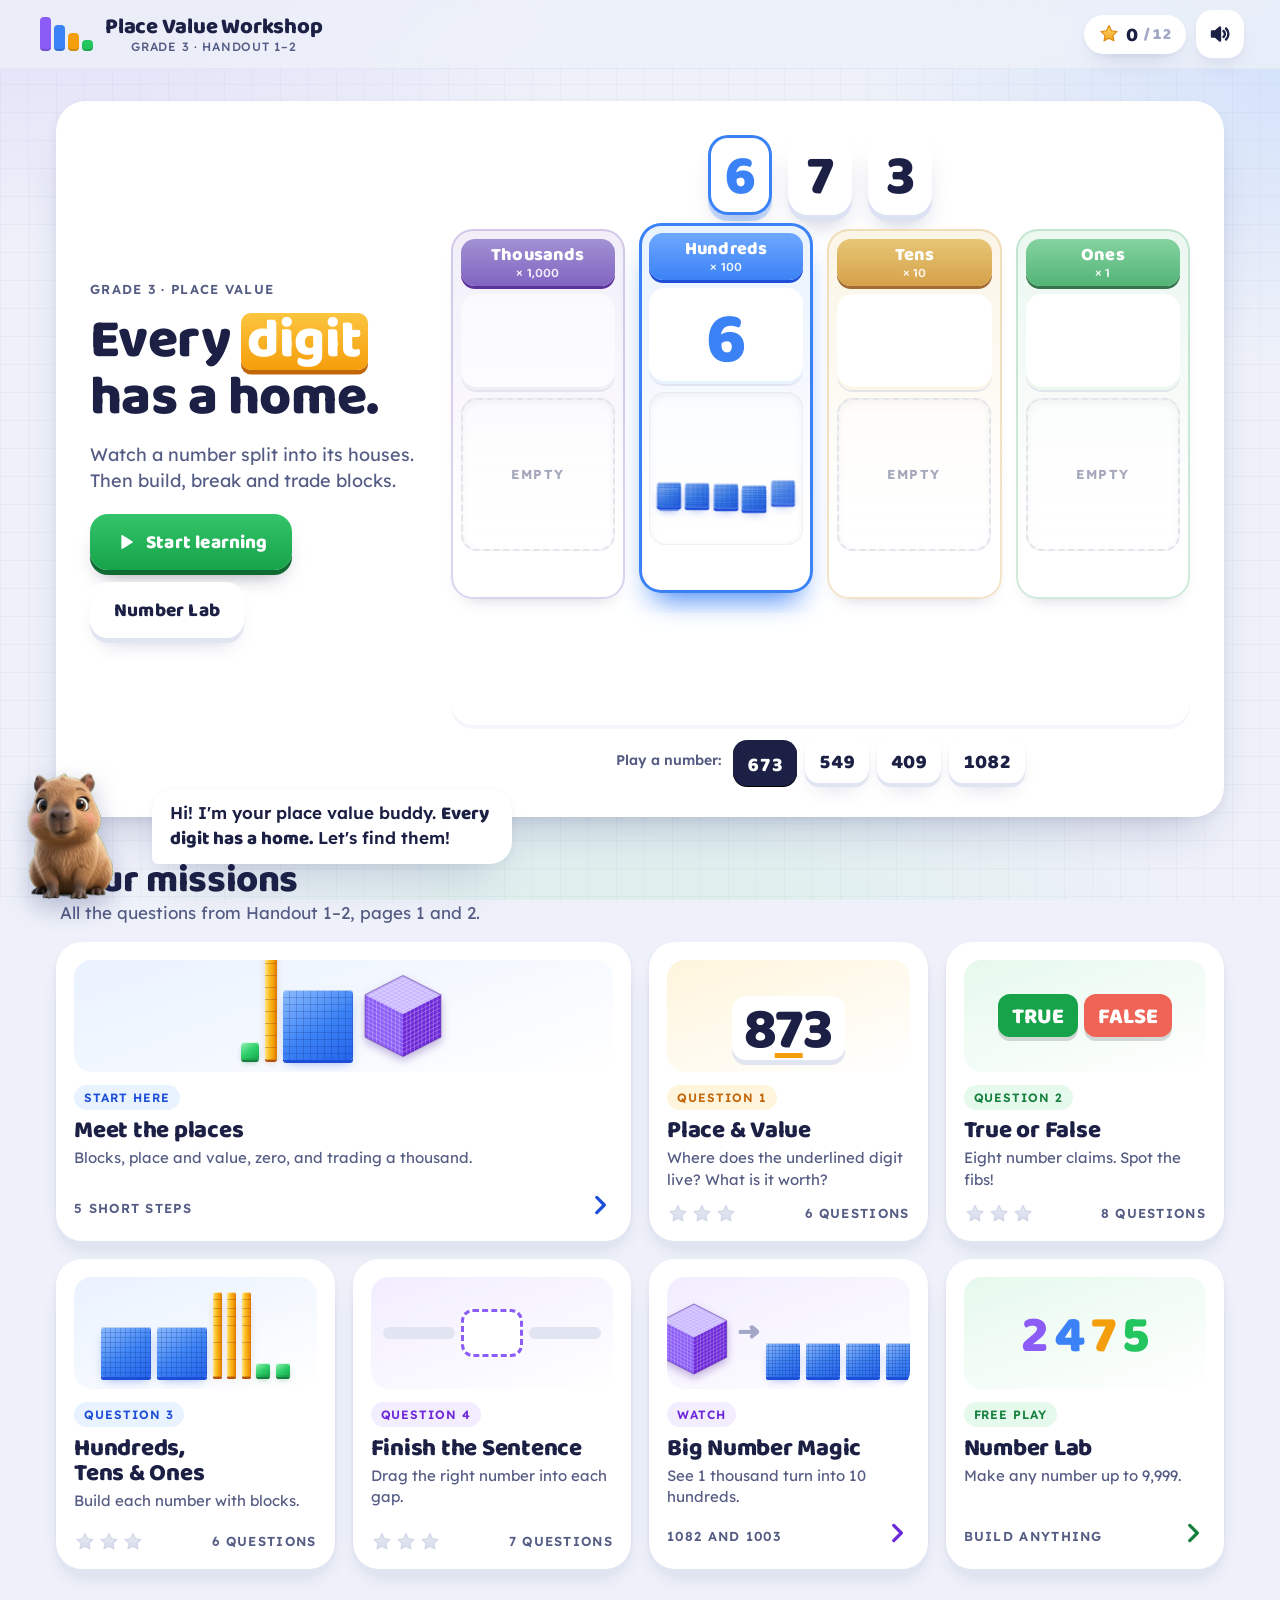
==== place-value/index.html @ ba1fce48 "Add Place Value Workshop (Grade 3 place value app) Self-contained app at place-value/index.html cove" ====
<!doctype html>
<html lang="en">
<head>
<meta charset="utf-8">
<meta name="viewport" content="width=device-width, initial-scale=1, viewport-fit=cover">
<title>Place Value Workshop</title>
<link rel="preconnect" href="https://fonts.googleapis.com">
<link rel="preconnect" href="https://fonts.gstatic.com" crossorigin>
<link rel="stylesheet" href="https://fonts.googleapis.com/css2?family=Baloo+2:wght@500;600;700;800&family=Lexend:wght@400;500;600;700&display=swap">
<style>
/* Layout: slim top bar over one stage of sliding scenes. The four-column Place Value Machine
   (Thousands | Hundreds | Tens | Ones) is the recurring centrepiece; the guide lives in a dock at bottom-left.
   Graph-paper ground = base-ten squares. Single, deliberate light world. */
:root{
  --th:#8b5cf6; --th-2:#a78bfa; --th-d:#6d28d9; --th-l:#f2edff; --th-a:rgba(139,92,246,.28);
  --h:#3b82f6;  --h-2:#6ea8ff;  --h-d:#1d4ed8;  --h-l:#e9f2ff;  --h-a:rgba(59,130,246,.28);
  --t:#f59e0b;  --t-2:#fcc540;  --t-d:#c2660a;  --t-l:#fff5dc;  --t-a:rgba(245,158,11,.30);
  --o:#22c55e;  --o-2:#5fe08c;  --o-d:#15803d;  --o-l:#e6f9ed;  --o-a:rgba(34,197,94,.28);
  --ink:#1b2044; --ink-2:#565d85; --ink-3:#a2a8c6;
  --paper:#eef1f9; --card:#ffffff; --line:#e1e5f2; --shelf:#f4f6fc; --grid:rgba(59,72,140,.045);
  --good:#16a34a; --good-l:#dcfce7; --oops:#ef6457; --oops-d:#c2410c; --oops-l:#ffebe8;
  --font-display:"Baloo 2","Trebuchet MS","Avenir Next",system-ui,sans-serif;
  --font-body:"Lexend","Segoe UI","Avenir Next",system-ui,sans-serif;
  --spring:cubic-bezier(.34,1.56,.64,1);
  --ease:cubic-bezier(.22,1,.36,1);
  --shadow:0 26px 50px -24px rgba(36,46,110,.30),0 3px 10px rgba(36,46,110,.06);
  --shadow-sm:0 12px 24px -14px rgba(36,46,110,.32),0 2px 4px rgba(36,46,110,.05);
  --gut:clamp(16px,3vw,36px);
  color-scheme:light;
}
.pl-th{--c:var(--th);--c2:var(--th-2);--cd:var(--th-d);--cl:var(--th-l);--ca:var(--th-a)}
.pl-h {--c:var(--h); --c2:var(--h-2); --cd:var(--h-d); --cl:var(--h-l); --ca:var(--h-a)}
.pl-t {--c:var(--t); --c2:var(--t-2); --cd:var(--t-d); --cl:var(--t-l); --ca:var(--t-a)}
.pl-o {--c:var(--o); --c2:var(--o-2); --cd:var(--o-d); --cl:var(--o-l); --ca:var(--o-a)}

*,*::before,*::after{box-sizing:border-box}
[hidden]{display:none!important}
html,body{margin:0;min-height:100%}
body{
  font-family:var(--font-body);color:var(--ink);font-size:17px;line-height:1.45;
  background:
    radial-gradient(900px 520px at 6% -8%,rgba(167,139,250,.22),transparent 62%),
    radial-gradient(800px 520px at 104% 6%,rgba(110,168,255,.22),transparent 60%),
    radial-gradient(900px 600px at 50% 112%,rgba(95,224,140,.16),transparent 62%),
    linear-gradient(var(--grid) 1px,transparent 1px) 0 0/28px 28px,
    linear-gradient(90deg,var(--grid) 1px,transparent 1px) 0 0/28px 28px,
    var(--paper);
  background-attachment:fixed;
  -webkit-tap-highlight-color:transparent;
  overflow-x:hidden;
}
button{font:inherit;color:inherit}
h1,h2,h3{font-family:var(--font-display);line-height:1.05;margin:0;text-wrap:balance;letter-spacing:-.01em}
p{margin:0}
:focus-visible{outline:3px solid var(--h);outline-offset:3px;border-radius:12px}

/* ---------- top bar ---------- */
.topbar{
  position:sticky;top:env(safe-area-inset-top,0px);z-index:40;
  display:flex;align-items:center;gap:12px;justify-content:space-between;
  padding:10px var(--gut);
  background:rgba(238,241,249,.78);backdrop-filter:blur(14px);-webkit-backdrop-filter:blur(14px);
  border-bottom:1px solid rgba(225,229,242,.8);
}
.brand{display:flex;align-items:center;gap:12px;background:none;border:0;padding:4px;cursor:pointer}
.brand-mark{display:grid;grid-template-columns:repeat(4,11px);align-items:end;gap:3px;height:34px}
.brand-mark i{display:block;border-radius:4px;box-shadow:inset 0 -2px 0 rgba(0,0,0,.15)}
.brand-mark i:nth-child(1){height:34px;background:var(--th)}
.brand-mark i:nth-child(2){height:26px;background:var(--h)}
.brand-mark i:nth-child(3){height:18px;background:var(--t)}
.brand-mark i:nth-child(4){height:11px;background:var(--o)}
.brand-name{font-family:var(--font-display);font-weight:800;font-size:22px;letter-spacing:-.01em;line-height:1}
.brand-name small{display:block;font-family:var(--font-body);font-weight:500;font-size:12px;color:var(--ink-2);letter-spacing:.06em;text-transform:uppercase;margin-top:3px}
.top-actions{display:flex;align-items:center;gap:10px}
.star-count{display:flex;align-items:center;gap:6px;font-family:var(--font-display);font-weight:800;font-size:20px;background:#fff;border-radius:999px;padding:6px 14px 4px;box-shadow:var(--shadow-sm);font-variant-numeric:tabular-nums}
.star-count svg{width:22px;height:22px;margin-top:-3px}
.icon-btn{width:48px;height:48px;border-radius:16px;border:0;background:#fff;box-shadow:0 4px 0 var(--line),var(--shadow-sm);display:grid;place-items:center;cursor:pointer;transition:transform .12s,box-shadow .12s}
.icon-btn:active{transform:translateY(3px);box-shadow:0 1px 0 var(--line)}
.icon-btn svg{width:24px;height:24px}

/* ---------- stage / scenes ---------- */
.stage{position:relative;overflow-x:clip}
.scene{padding:clamp(16px,3vw,32px) var(--gut) 150px;max-width:1240px;margin:0 auto;width:100%}
.scene.leaving{position:absolute;left:0;right:0;top:0;pointer-events:none}

/* ---------- buttons ---------- */
.btn{
  --b:#2c3366;--b2:#454e8c;--bd:#151a3d;
  font:800 19px/1 var(--font-display);letter-spacing:.01em;color:#fff;
  background:linear-gradient(180deg,var(--b2),var(--b));border:0;border-radius:18px;
  padding:15px 24px 13px;min-height:56px;display:inline-flex;align-items:center;justify-content:center;gap:10px;
  box-shadow:0 5px 0 var(--bd),0 14px 22px -12px rgba(20,25,60,.55);cursor:pointer;
  transition:transform .12s,box-shadow .12s,filter .2s,opacity .2s;user-select:none;-webkit-user-select:none;touch-action:manipulation;
}
.btn svg{width:22px;height:22px;flex:none;margin-top:-2px}
.btn:hover{filter:brightness(1.06)}
.btn:active{transform:translateY(4px);box-shadow:0 1px 0 var(--bd),0 6px 10px -8px rgba(20,25,60,.5)}
.btn.ready[disabled]{opacity:1;filter:none;animation:none}
.btn[disabled],.btn.is-off{opacity:.45;filter:saturate(.4);cursor:not-allowed}
.btn[disabled]:active{transform:none;box-shadow:0 5px 0 var(--bd)}
.btn-soft{--b:#fff;--b2:#fff;--bd:var(--line);color:var(--ink);box-shadow:0 5px 0 var(--line),0 14px 22px -14px rgba(36,46,110,.35)}
.btn-soft:active{box-shadow:0 1px 0 var(--line)}
.btn-good{--b:#16a34a;--b2:#34c46a;--bd:#0f6b32}
.btn-oops{--b:#e5534b;--b2:#f7786c;--bd:#a8302a}
.btn-place{--b:var(--c);--b2:var(--c2);--bd:var(--cd)}
.btn-sm{font-size:16px;min-height:46px;padding:11px 16px 9px;border-radius:15px}
.btn.ready{animation:readyPulse 1.6s var(--ease) infinite}
@keyframes readyPulse{0%,100%{box-shadow:0 5px 0 var(--bd),0 0 0 0 rgba(34,197,94,.55)}50%{box-shadow:0 5px 0 var(--bd),0 0 0 12px rgba(34,197,94,0)}}

/* ---------- cards ---------- */
.card{background:var(--card);border-radius:30px;box-shadow:var(--shadow);position:relative}
.eyebrow{font-size:13px;font-weight:600;letter-spacing:.1em;text-transform:uppercase;color:var(--ink-2)}

/* ---------- home ---------- */
.hero{padding:clamp(18px,3vw,34px);display:grid;gap:clamp(16px,2.4vw,28px);grid-template-columns:minmax(0,.9fr) minmax(0,2fr);align-items:center;overflow:hidden}
.hero-copy{display:grid;gap:14px;align-content:center}
.hero h1{font-size:clamp(36px,4.3vw,56px);font-weight:800}
.hero h1 .dig{display:inline-block;padding:0 .12em;border-radius:.18em;color:#fff;background:linear-gradient(180deg,var(--c2),var(--c));box-shadow:0 .08em 0 var(--cd);line-height:1.05}
.hero-copy p{color:var(--ink-2);font-size:18px;max-width:34ch}
.hero-cta{display:flex;flex-wrap:wrap;gap:12px;margin-top:6px}
.hero-demo{display:grid;gap:12px;min-width:0}
.try-row{display:flex;flex-wrap:wrap;align-items:center;gap:8px;justify-content:center}
.try-row span{font-size:14px;color:var(--ink-2);font-weight:600;margin-right:4px}
.num-chip{font:800 20px/1 var(--font-display);background:#fff;border:0;border-radius:14px;padding:11px 14px 8px;min-height:46px;box-shadow:0 4px 0 var(--line),var(--shadow-sm);cursor:pointer;font-variant-numeric:tabular-nums;transition:transform .12s,box-shadow .12s}
.num-chip:active,.num-chip.on{transform:translateY(3px);box-shadow:0 1px 0 var(--line)}
.num-chip.on{background:var(--ink);color:#fff;box-shadow:0 1px 0 #000}
.section-head{display:flex;align-items:end;justify-content:space-between;gap:12px;margin:clamp(26px,4vw,44px) 4px 16px}
.section-head h2{font-size:clamp(28px,3.4vw,38px);font-weight:800}
.section-head p{color:var(--ink-2)}
.missions{display:grid;gap:18px;grid-template-columns:repeat(4,minmax(0,1fr))}
.mcard{
  text-align:left;border:0;cursor:pointer;display:grid;grid-template-rows:auto 1fr auto;gap:12px;padding:18px 18px 16px;
  background:#fff;border-radius:26px;box-shadow:0 6px 0 var(--line),var(--shadow-sm);transition:transform .25s var(--spring),box-shadow .25s;min-width:0;position:relative;overflow:hidden
}
.mcard:hover{transform:translateY(-4px) rotate(-.4deg)}
.mcard:active{transform:translateY(3px);box-shadow:0 2px 0 var(--line)}
.mcard.wide{grid-column:span 2}
.mcard-art{height:112px;border-radius:18px;background:linear-gradient(160deg,var(--cl),#fff);display:flex;align-items:flex-end;justify-content:center;gap:6px;padding:12px;overflow:hidden;position:relative}
.mcard h3{font-size:24px;font-weight:800}
.mcard p{color:var(--ink-2);font-size:15px;margin-top:4px}
.mcard-foot{display:flex;align-items:center;justify-content:space-between;gap:8px}
.tag{font-size:12px;font-weight:600;letter-spacing:.08em;text-transform:uppercase;color:var(--cd);background:var(--cl);border-radius:999px;padding:5px 10px}
.stars{display:flex;gap:2px}
.stars svg{width:22px;height:22px}
.art-digit{font:800 58px/1 var(--font-display);color:var(--ink);background:#fff;border-radius:14px;padding:6px 12px 0;box-shadow:0 5px 0 var(--line)}
.art-digit u{text-decoration-thickness:5px;text-underline-offset:6px;text-decoration-color:var(--c)}
.art-tf{font:800 22px/1 var(--font-display);color:#fff;border-radius:12px;padding:12px 14px 9px;box-shadow:0 4px 0 rgba(0,0,0,.15)}
.art-blank{width:62px;height:48px;border-radius:12px;border:3px dashed var(--c);background:#fff}
.art-line{height:12px;border-radius:6px;background:var(--line);flex:1;align-self:center}

/* ---------- blocks (base-ten) ---------- */
.blk{flex:none;position:relative;will-change:transform}
.blk-o{width:var(--cu);height:var(--cu);border-radius:calc(var(--cu)*.2);
  background:linear-gradient(145deg,#9af0b8,#2fd06a 50%,#16a34a);
  box-shadow:inset 0 1px 0 rgba(255,255,255,.75),inset 0 -2px 0 rgba(0,0,0,.08),0 2px 0 #15803d,0 4px 6px -2px rgba(21,128,61,.45)}
.blk-t{width:var(--rw);height:calc(var(--rw)*10);border-radius:calc(var(--rw)*.22);
  background:
    repeating-linear-gradient(180deg,transparent 0 calc(var(--rw) - 1px),rgba(146,64,14,.34) calc(var(--rw) - 1px) var(--rw)),
    linear-gradient(90deg,#fde68a,#fbbf24 35%,#f59e0b 70%,#d97706);
  box-shadow:inset 0 1px 0 rgba(255,255,255,.65),0 2px 0 #b45309,0 5px 8px -3px rgba(180,83,9,.45)}
.blk-h{width:var(--fs);height:var(--fs);border-radius:max(2px,calc(var(--fs)*.05));
  background:
    repeating-linear-gradient(90deg,transparent 0 calc(var(--fs)/10 - 1px),rgba(15,40,120,.22) calc(var(--fs)/10 - 1px) calc(var(--fs)/10)),
    repeating-linear-gradient(0deg,transparent 0 calc(var(--fs)/10 - 1px),rgba(15,40,120,.22) calc(var(--fs)/10 - 1px) calc(var(--fs)/10)),
    linear-gradient(145deg,#8cbcff,#3b82f6 55%,#2563eb);
  box-shadow:inset 0 1px 0 rgba(255,255,255,.6),0 3px 0 #1d4ed8,0 6px 10px -4px rgba(29,78,216,.5)}
.blk-th{width:var(--cs);height:var(--cs);filter:drop-shadow(0 4px 4px rgba(76,29,149,.32))}
.blk-th svg{width:100%;height:100%;display:block}

.tray{
  --gap:4px;position:relative;container-type:inline-size;height:var(--tray-h,160px);
  display:grid;grid-template-columns:repeat(var(--per,1),auto);gap:var(--gap);justify-content:center;align-content:end;
  padding:10px 8px;border-radius:16px;background:linear-gradient(180deg,rgba(255,255,255,.35),rgba(255,255,255,.85));
  box-shadow:inset 0 2px 8px rgba(30,40,90,.07),inset 0 0 0 1px rgba(30,40,90,.04);
}
.tray::after{content:"empty";position:absolute;inset:0;display:grid;place-items:center;font:700 13px/1 var(--font-body);letter-spacing:.12em;text-transform:uppercase;color:var(--ink-3);opacity:0;transition:opacity .3s;pointer-events:none;border:2px dashed transparent;border-radius:16px}
.tray.is-empty.say-empty::after{opacity:1;border-color:var(--line)}
.tray-o .blk-o{--cu:min(30px,calc((100cqi - 4*var(--gap))/5),calc((var(--tray-h,160px) - 22px - (var(--rows,2) - 1)*var(--gap))/var(--rows,2)))}
.tray-t .blk-t{--rw:min(19px,calc((100cqi - 9*var(--gap))/10),calc((var(--tray-h,160px) - 24px)/10))}
.tray-h .blk-h{--fs:min(58px,calc((100cqi - 4*var(--gap))/5),calc((var(--tray-h,160px) - 22px - (var(--rows,2) - 1)*var(--gap))/var(--rows,2)))}
.tray-th .blk-th{--cs:min(86px,calc((100cqi - 2*var(--gap))/3),calc((var(--tray-h,160px) - 22px - (var(--rows,2) - 1)*var(--gap))/var(--rows,2)))}
.tray-t{--gap:3px}

/* ---------- number tiles ---------- */
.tiles{display:flex;justify-content:center;gap:clamp(8px,1.4vw,16px);position:relative;padding-bottom:28px}
.tile{
  position:relative;display:grid;place-items:center;background:#fff;border-radius:20px;border:0;padding:0;
  width:var(--tw);height:var(--tht);font:800 var(--tf)/1 var(--font-display);color:var(--ink);font-variant-numeric:tabular-nums;
  box-shadow:0 6px 0 #dce2f1,0 16px 26px -12px rgba(36,46,110,.38);transition:color .3s,box-shadow .3s,transform .3s var(--spring)
}
.tile-d{padding-top:.1em;display:block}
.tiles-xl{--tw:clamp(66px,11vw,112px);--tht:clamp(86px,14vw,138px);--tf:clamp(54px,9.5vw,102px)}
.tiles-lg{--tw:clamp(58px,8vw,86px);--tht:clamp(74px,10vw,106px);--tf:clamp(46px,7vw,78px)}
.tiles-md{--tw:clamp(46px,6vw,64px);--tht:clamp(58px,7.6vw,80px);--tf:clamp(36px,5vw,56px)}
.tiles-sm{--tw:42px;--tht:52px;--tf:34px}
.tile.placed,.tile.labeled{color:var(--c);box-shadow:0 6px 0 var(--ca),0 16px 26px -12px rgba(36,46,110,.3),inset 0 0 0 3px var(--c)}
.tile.is-target .tile-d{text-decoration:underline;text-decoration-thickness:.075em;text-underline-offset:.1em}
.tile.is-target:not(.placed){animation:targetGlow 1.8s ease-in-out infinite;cursor:grab;touch-action:none}
.tile.is-target.selected{transform:translateY(-6px) scale(1.04)}
@keyframes targetGlow{0%,100%{box-shadow:0 6px 0 #dce2f1,0 16px 26px -12px rgba(36,46,110,.38),0 0 0 0 rgba(59,130,246,.0)}50%{box-shadow:0 6px 0 #dce2f1,0 16px 26px -12px rgba(36,46,110,.38),0 0 0 8px rgba(59,130,246,.22)}}
.tile.focus-digit{color:var(--ink);box-shadow:0 6px 0 #ffd9a8,0 16px 26px -12px rgba(36,46,110,.35),inset 0 0 0 4px #ffb547}
.tile-lab{position:absolute;top:calc(100% + 10px);left:50%;transform:translateX(-50%);font:700 11px/1 var(--font-body);letter-spacing:.1em;text-transform:uppercase;color:var(--cd);white-space:nowrap}
.tiles-xl .tile-lab{font-size:12px}
.tiles.pad-less{padding-bottom:0}
.sweep-banner{display:flex;justify-content:center;flex-wrap:wrap;gap:6px 8px;align-items:center;font:800 15px/1 var(--font-display);letter-spacing:.06em;text-transform:uppercase;min-height:24px}
.sweep-banner span{color:var(--cd)}
.sweep-banner i{font-style:normal;color:var(--ink-3)}

/* ---------- machine ---------- */
.machine{--tray-h:clamp(110px,17vh,170px);display:grid;gap:14px;min-width:0}
.m-lg{--tray-h:clamp(140px,23vh,220px)}
.m-sm{--tray-h:clamp(84px,12vh,110px);gap:10px}
.m-number{display:flex;justify-content:center;min-height:clamp(58px,7.6vw,80px)}
.m-sm .m-number{min-height:52px}
.m-number .tiles{padding-bottom:0}
.m-cols{display:flex;gap:clamp(6px,1.1vw,14px);min-width:0}
.m-col{
  flex:1 1 0;min-width:0;display:flex;flex-direction:column;gap:8px;padding:clamp(6px,.9vw,10px);border-radius:22px;
  background:linear-gradient(180deg,var(--cl),rgba(255,255,255,.9) 80%);
  box-shadow:inset 0 0 0 2px var(--ca),0 10px 18px -14px rgba(36,46,110,.35);
  transition:transform .35s var(--spring),box-shadow .35s,opacity .35s,filter .35s;
}
.m-col.col-hidden{display:none}
.m-col.is-hot{transform:translateY(-6px);box-shadow:inset 0 0 0 3px var(--c),0 20px 30px -14px var(--c)}
.m-cols.has-hot .m-col:not(.is-hot){opacity:.5;filter:saturate(.6)}
.m-col.is-blank .m-slot{background:rgba(255,255,255,.55)}
.m-col.is-sel{box-shadow:inset 0 0 0 4px var(--c),0 18px 28px -14px var(--c)}
.m-head{background:linear-gradient(180deg,var(--c2),var(--c));color:#fff;border-radius:14px;padding:7px 4px 5px;text-align:center;font:800 clamp(12px,1.55vw,18px)/1.05 var(--font-display);box-shadow:0 3px 0 var(--cd);letter-spacing:.01em;overflow:hidden;text-overflow:ellipsis;white-space:nowrap}
.m-mult{display:block;font-size:.74em;opacity:.88;font-weight:600;margin-top:2px}
.m-sm .m-head{font-size:clamp(11px,1.3vw,15px)}
.m-slot{position:relative;background:#fff;border-radius:16px;height:clamp(62px,9vw,96px);display:flex;align-items:center;justify-content:center;gap:4px;box-shadow:inset 0 -3px 0 var(--cl),0 2px 0 var(--line)}
.m-sm .m-slot{height:clamp(46px,6vw,60px)}
.m-lg .m-slot{height:clamp(70px,10vw,110px)}
.m-digit{font:800 clamp(38px,6vw,72px)/1 var(--font-display);color:var(--c);font-variant-numeric:tabular-nums;padding-top:.12em;min-width:.6em;text-align:center;display:inline-block}
.m-sm .m-digit{font-size:clamp(28px,3.6vw,42px)}
.m-lg .m-digit{font-size:clamp(44px,7vw,84px)}
.m-digit.two{letter-spacing:-.04em}
.m-col.is-zero .m-digit{color:var(--ink-3)}
.m-step{width:clamp(34px,4vw,46px);height:clamp(34px,4vw,46px);flex:none;border:0;border-radius:12px;background:var(--cl);color:var(--cd);font:800 26px/1 var(--font-display);cursor:pointer;display:grid;place-items:center;box-shadow:0 3px 0 var(--ca);transition:transform .1s}
.m-step:active{transform:translateY(2px);box-shadow:0 1px 0 var(--ca)}
.m-step svg{width:60%;height:60%}
.m-slot.drop-hover{box-shadow:inset 0 0 0 4px var(--c),0 0 0 6px var(--ca)}
.m-val{min-height:1.9em;text-align:center;font-weight:600;color:var(--ink-2);font-size:clamp(11px,1.35vw,16px);opacity:0;transform:translateY(6px);transition:opacity .35s,transform .35s var(--spring);white-space:nowrap;overflow:hidden;text-overflow:ellipsis}
.m-val.show{opacity:1;transform:none}
.m-val b{color:var(--cd);font:800 1.4em/1 var(--font-display)}
.m-exp{background:#fff;border-radius:22px;padding:12px 16px;text-align:center;display:grid;gap:6px;box-shadow:0 4px 0 var(--line);min-height:92px;align-content:center;transition:opacity .3s}
.m-exp:not(.show){opacity:.35}
.m-sm .m-exp{min-height:0;padding:10px 12px}
.exp-words{font-size:clamp(14px,1.7vw,19px);color:var(--ink-2);display:flex;flex-wrap:wrap;justify-content:center;gap:4px 8px;align-items:baseline;min-height:1.4em}
.exp-words .term b{font-family:var(--font-display);font-size:1.25em;color:var(--cd)}
.exp-nums{font:800 clamp(24px,3.6vw,46px)/1.1 var(--font-display);display:flex;justify-content:center;align-items:center;gap:.28em;flex-wrap:wrap;min-height:1.2em;font-variant-numeric:tabular-nums}
.m-sm .exp-nums{font-size:clamp(20px,2.6vw,30px)}
.exp-nums .term{color:var(--cd)}
.exp-words i,.exp-nums i{font-style:normal;color:var(--ink-3)}
.total{color:#fff;background:linear-gradient(180deg,#454e8c,#2c3366);border-radius:.3em;padding:.08em .3em 0;box-shadow:0 .08em 0 #151a3d;display:inline-block}
.m-badge{justify-self:center;display:flex;align-items:center;gap:10px;font:800 clamp(18px,2.4vw,26px)/1 var(--font-display);background:#fff;border-radius:999px;padding:12px 20px 9px;box-shadow:0 4px 0 var(--line),var(--shadow-sm)}
.m-badge .a{color:var(--th-d)} .m-badge .b{color:var(--h-d)} .m-badge i{font-style:normal;color:var(--ink-3)}
.fly-digit,.fly-num{display:flex;align-items:center;justify-content:center;font-family:var(--font-display);font-weight:800;line-height:1;color:var(--cd);padding-top:.12em;white-space:nowrap}
.fly-digit{color:var(--c)}

/* ---------- mission shell ---------- */
.mtop{display:flex;align-items:center;gap:14px;flex-wrap:wrap;margin-bottom:18px}
.mtitle{flex:1;min-width:200px}
.mtitle h1{font-size:clamp(28px,3.6vw,42px);font-weight:800}
.dots{display:flex;gap:8px;flex-wrap:wrap}
.dot{width:40px;height:40px;border-radius:13px;border:0;background:#fff;box-shadow:0 3px 0 var(--line);font:800 17px/1 var(--font-display);color:var(--ink-3);cursor:pointer;display:grid;place-items:center;padding-top:3px;transition:transform .25s var(--spring)}
.dot.cur{background:var(--ink);color:#fff;box-shadow:0 3px 0 #000;transform:translateY(-2px)}
.dot.done{background:var(--good-l);color:var(--good);box-shadow:0 3px 0 #b7ebc8}
.dot.done.cur{background:var(--good);color:#fff;box-shadow:0 3px 0 #0f6b32}
.dot[disabled]{cursor:default;opacity:.6}
.mbody{display:grid;grid-template-columns:minmax(0,1fr) 300px;gap:20px;align-items:start}
.qcard{padding:clamp(18px,2.6vw,32px);display:grid;gap:clamp(16px,2.2vw,24px);min-width:0;overflow:hidden}
.qhead{display:flex;align-items:center;gap:12px;flex-wrap:wrap}
.qletter{font:800 20px/1 var(--font-display);width:44px;height:44px;border-radius:14px;display:grid;place-items:center;padding-top:3px;background:var(--ink);color:#fff;flex:none}
.qprompt{font-size:clamp(28px,3.6vw,44px);font-weight:800}
.qprompt.sm{font-size:clamp(22px,2.8vw,32px)}
.qprompt .hl{display:inline-block;background:#fff3d6;border-radius:.2em;padding:0 .18em;box-shadow:inset 0 -.12em 0 #ffcf73}
.mnav{display:flex;justify-content:space-between;align-items:center;gap:12px;margin-top:20px}
.mnav .count{font-weight:600;color:var(--ink-2)}
.sheet{padding:18px;display:grid;gap:12px;position:sticky;top:90px;background:#fffdf7;border-radius:24px;box-shadow:var(--shadow-sm),inset 0 0 0 1px #f1ead8}
.sheet h3{font-size:20px;font-weight:800;display:flex;align-items:center;gap:8px}
.sheet .note{font-size:13px;color:var(--ink-2)}
.sheet table{width:100%;border-collapse:collapse;font-size:14px;font-variant-numeric:tabular-nums}
.sheet th{font:700 11px/1.2 var(--font-body);letter-spacing:.06em;text-transform:uppercase;color:var(--ink-2);text-align:left;padding:6px 4px;border-bottom:2px solid #eee4cc}
.sheet td{padding:7px 4px;border-bottom:1px solid #f1ead8;vertical-align:middle}
.sheet tr.cur td{background:#fff3d6}
.sheet tr{cursor:pointer}
.sheet .ans{font:800 18px/1 var(--font-display);color:#2f56c8}
.sheet .let{color:var(--ink-3);font-weight:600;width:22px}
.sheet .num{font:800 18px/1 var(--font-display)}
.sheet .num u{text-decoration-thickness:2px;text-underline-offset:3px}
.sheet .sent{font-size:13px;line-height:1.5;padding:8px 6px;border-radius:10px;border-bottom:1px solid #f1ead8}
.sheet .sent.cur{background:#fff3d6}
.sheet .sent .ans{font-size:16px;padding:0 4px;border-bottom:2px solid #2f56c8}
.sheet .sent .gap{display:inline-block;min-width:34px;border-bottom:2px solid var(--ink-3)}
.box{display:inline-grid;place-items:center;width:22px;height:22px;border-radius:6px;border:2px solid var(--ink-3);vertical-align:middle}
.box.x{border-color:#2f56c8;color:#2f56c8}
.box svg{width:16px;height:16px}

/* ---------- mission 1 houses ---------- */
.houses{display:grid;grid-template-columns:repeat(4,minmax(0,1fr));gap:clamp(8px,1.4vw,16px)}
.house{
  width:100%;border:0;cursor:pointer;display:grid;justify-items:center;gap:6px;padding:0 0 12px;border-radius:20px;
  background:linear-gradient(180deg,var(--cl),#fff);box-shadow:inset 0 0 0 2px var(--ca),0 8px 16px -12px rgba(36,46,110,.4);
  transition:transform .25s var(--spring),box-shadow .25s,opacity .3s;min-width:0;overflow:hidden
}
.house:hover{transform:translateY(-3px)}
.house-roof{width:100%;height:clamp(34px,4vw,46px);background:linear-gradient(180deg,var(--c2),var(--c));clip-path:polygon(0 100%,50% 0,100% 100%);}
.house-name{font:800 clamp(14px,1.8vw,20px)/1 var(--font-display);color:var(--cd);max-width:100%;overflow:hidden;text-overflow:ellipsis}
.house-door{width:clamp(52px,6vw,74px);height:clamp(62px,7.2vw,88px);border-radius:14px 14px 8px 8px;border:3px dashed var(--c);background:#fff;display:grid;place-items:center;font:800 clamp(38px,5vw,58px)/1 var(--font-display);color:var(--c);padding-top:.12em}
.house.drop-hover{transform:translateY(-6px) scale(1.04);box-shadow:inset 0 0 0 4px var(--c),0 18px 26px -12px var(--c)}
.house.filled{box-shadow:inset 0 0 0 4px var(--c),0 18px 26px -12px var(--c)}
.house.filled .house-door{border-style:solid;background:var(--cl)}
.houses.done .house:not(.filled){opacity:.4}
.choice-row{display:flex;flex-wrap:wrap;gap:12px;justify-content:center}
.vchip{font:800 clamp(28px,3.6vw,40px)/1 var(--font-display);min-width:clamp(96px,11vw,130px);min-height:74px;padding:14px 18px 10px;border:0;border-radius:20px;background:#fff;color:var(--ink);box-shadow:0 6px 0 var(--line),var(--shadow-sm);cursor:pointer;transition:transform .15s,box-shadow .15s,background .3s,color .3s;font-variant-numeric:tabular-nums}
.vchip:active{transform:translateY(4px);box-shadow:0 2px 0 var(--line)}
.vchip.right{background:var(--good);color:#fff;box-shadow:0 6px 0 #0f6b32}
.vchip.wrong{background:var(--oops-l);color:var(--oops);box-shadow:0 6px 0 #f5c7c1;opacity:.7;cursor:default}
.vchip[disabled]:not(.right):not(.wrong){opacity:.35;cursor:default}
.explain.stack{grid-template-columns:minmax(0,1fr)}
.explain{display:grid;grid-template-columns:minmax(0,1fr) minmax(0,1fr);gap:18px;align-items:center;background:linear-gradient(160deg,var(--cl,#f4f6fc),#fff);border-radius:24px;padding:16px;box-shadow:inset 0 0 0 2px var(--ca,var(--line))}
.explain-text{display:grid;gap:8px}
.explain-text .big{font:800 clamp(22px,2.6vw,32px)/1.1 var(--font-display);color:var(--cd,var(--ink))}
.explain-text p{color:var(--ink-2);font-size:17px}
.countup{display:grid;gap:8px;justify-items:center;min-width:0}
.tray-solo{--tray-h:170px;width:min(100%,360px)}
.countup-lab{font:800 26px/1 var(--font-display);color:var(--cd);min-height:28px;font-variant-numeric:tabular-nums}

/* ---------- mission 2 ---------- */
.statement{position:relative;background:linear-gradient(160deg,#fff,#f7f8fd);border-radius:24px;padding:clamp(18px,2.4vw,28px);box-shadow:inset 0 0 0 2px var(--line);display:grid;gap:18px}
.st-text{font:600 clamp(22px,2.9vw,34px)/1.3 var(--font-body);text-wrap:balance}
.st-text b{font-family:var(--font-display);font-weight:800;font-size:1.2em;background:#fff3d6;border-radius:.2em;padding:0 .15em;box-shadow:inset 0 -.12em 0 #ffcf73}
.stamp{position:absolute;right:18px;top:-18px;font:800 clamp(24px,3vw,34px)/1 var(--font-display);letter-spacing:.06em;padding:10px 18px 6px;border:5px solid currentColor;border-radius:14px;background:#fff;transform:rotate(-8deg);box-shadow:var(--shadow-sm);display:flex;align-items:center;gap:6px}
.stamp svg{width:1em;height:1em;margin-top:-4px}
.stamp.t{color:var(--good)} .stamp.f{color:var(--oops)}
.tf-row{display:grid;grid-template-columns:1fr 1fr;gap:16px}
.tf-row .btn{font-size:clamp(24px,3vw,32px);min-height:84px;border-radius:22px}
.tf-row .btn svg{width:32px;height:32px}
.claim-fix{display:flex;align-items:center;gap:12px;flex-wrap:wrap;font:800 clamp(26px,3.4vw,40px)/1 var(--font-display)}
.claim-fix .old{color:var(--oops);text-decoration:line-through;text-decoration-thickness:4px;opacity:.8}
.claim-fix .new{color:var(--good)}
.claim-fix i{font-style:normal;color:var(--ink-3);font-size:.7em}

/* ---------- mission 3 builder ---------- */
.builder{display:grid;gap:16px}
.bcols{display:grid;grid-template-columns:repeat(3,minmax(0,1fr));gap:clamp(8px,1.4vw,16px);--tray-h:clamp(130px,20vh,190px)}
.bcol{display:flex;flex-direction:column;gap:8px;padding:10px;border-radius:22px;background:linear-gradient(180deg,var(--cl),#fff 85%);box-shadow:inset 0 0 0 2px var(--ca);transition:box-shadow .3s,transform .3s var(--spring)}
.bcol.is-hot{transform:translateY(-5px);box-shadow:inset 0 0 0 3px var(--c),0 18px 28px -14px var(--c)}
.bcol.ok{box-shadow:inset 0 0 0 4px var(--good),0 12px 22px -14px var(--good)}
.bcol.bad{box-shadow:inset 0 0 0 4px var(--oops)}
.stepper{display:flex;align-items:center;justify-content:space-between;gap:6px;background:#fff;border-radius:16px;padding:6px;box-shadow:0 3px 0 var(--line)}
.stepper button{width:clamp(44px,5vw,56px);height:clamp(44px,5vw,56px);border:0;border-radius:13px;background:linear-gradient(180deg,var(--c2),var(--c));color:#fff;box-shadow:0 4px 0 var(--cd);cursor:pointer;display:grid;place-items:center;transition:transform .1s,box-shadow .1s;touch-action:manipulation}
.stepper button:active{transform:translateY(3px);box-shadow:0 1px 0 var(--cd)}
.stepper button[disabled]{opacity:.35;cursor:default}
.stepper button svg{width:24px;height:24px}
.stepper output{font:800 clamp(34px,4.4vw,52px)/1 var(--font-display);color:var(--cd);padding-top:.12em;font-variant-numeric:tabular-nums;min-width:1.2em;text-align:center}
.built{display:flex;align-items:center;justify-content:center;gap:14px;flex-wrap:wrap;font:700 18px/1.2 var(--font-body);color:var(--ink-2)}
.built b{font:800 36px/1 var(--font-display);color:var(--ink);font-variant-numeric:tabular-nums;padding-top:.1em}
.built .goal b{color:var(--ink-3)}
.built.match b{color:var(--good)}
.demo{display:grid;gap:14px;background:linear-gradient(160deg,#faf8ff,#fff);border-radius:24px;padding:16px;box-shadow:inset 0 0 0 2px var(--th-a)}
.demo-cap{font:800 clamp(20px,2.6vw,28px)/1.2 var(--font-display);text-align:center;min-height:1.2em}
.demo-cap .a{color:var(--th-d)} .demo-cap .b{color:var(--h-d)}
.row-btns{display:flex;flex-wrap:wrap;gap:10px;justify-content:center}
.success-line{display:grid;gap:4px;text-align:center;background:var(--good-l);border-radius:20px;padding:14px;box-shadow:inset 0 0 0 2px #b7ebc8}
.success-line .w{color:var(--ink-2);font-size:17px}
.success-line .n{font:800 clamp(24px,3.2vw,36px)/1.1 var(--font-display)}

/* ---------- mission 4 sentences ---------- */
.sentence{font:500 clamp(22px,2.8vw,32px)/1.9 var(--font-body);text-wrap:pretty}
.blank{display:inline-flex;align-items:center;justify-content:center;vertical-align:middle;min-width:clamp(80px,9vw,110px);height:clamp(52px,5.6vw,64px);margin:0 .2em;border-radius:14px;border:3px dashed var(--ink-3);background:#fff;font:800 clamp(28px,3.4vw,40px)/1 var(--font-display);color:var(--ink);padding:.12em 12px 0;cursor:pointer;transition:transform .2s var(--spring),border-color .2s,background .2s;font-variant-numeric:tabular-nums}
.blank.filled{border-style:solid;border-color:#9aa8e0;background:#f3f5ff}
.blank.right{border-color:var(--good);background:var(--good-l);color:var(--good);cursor:default}
.blank.drop-hover{transform:scale(1.08);border-color:var(--h);background:var(--h-l)}
.wchips{display:flex;flex-wrap:wrap;gap:12px;justify-content:center;padding:16px;border-radius:22px;background:var(--shelf);box-shadow:inset 0 2px 8px rgba(30,40,90,.06)}
.wchip{font:800 clamp(26px,3vw,34px)/1 var(--font-display);min-width:80px;min-height:64px;padding:12px 18px 8px;border:0;border-radius:18px;background:#fff;box-shadow:0 5px 0 var(--line),var(--shadow-sm);cursor:grab;touch-action:none;transition:opacity .25s,transform .2s;font-variant-numeric:tabular-nums}
.wchip.used{opacity:.18;cursor:default;box-shadow:inset 0 0 0 2px var(--line);transform:scale(.94)}
.drag-src{opacity:.25}
.ghost{box-shadow:0 22px 34px -12px rgba(36,46,110,.5)!important;cursor:grabbing;opacity:1!important}

/* ---------- lesson ---------- */
.lesson-card{padding:clamp(18px,2.8vw,34px);display:grid;gap:20px;min-width:0;overflow:hidden}
.lesson-card > header{display:grid;gap:6px}
.lesson-card h2{font-size:clamp(30px,4vw,48px);font-weight:800}
.lesson-card header p{color:var(--ink-2);font-size:19px}
.build-stage{position:relative;height:340px;border-radius:24px;background:
  linear-gradient(var(--grid) 1px,transparent 1px) 0 0/20px 20px,linear-gradient(90deg,var(--grid) 1px,transparent 1px) 0 0/20px 20px,linear-gradient(180deg,#fbfcff,#f1f4fb);
  box-shadow:inset 0 2px 10px rgba(30,40,90,.07);display:grid;place-items:center;overflow:hidden}
.bs-row{display:flex;align-items:flex-end;justify-content:center}
.bs-center{position:absolute;left:50%;top:50%;transform:translate(-50%,-50%)}
.bs-pile{position:relative}
.bs-pile .blk{position:absolute;left:0;top:0}
.build-cap{text-align:center;font:800 clamp(26px,3.6vw,42px)/1.1 var(--font-display);min-height:1.2em;display:flex;justify-content:center;gap:.3em;flex-wrap:wrap;align-items:baseline}
.build-cap .c{color:var(--cd)}
.build-cap i{font-style:normal;color:var(--ink-3)}
.pv-cards{display:grid;grid-template-columns:1fr 1fr;gap:14px}
.pv-card{border-radius:22px;padding:16px 18px;background:var(--shelf);display:grid;gap:4px;box-shadow:inset 0 0 0 2px var(--line);transition:background .3s,box-shadow .3s}
.pv-card .k{font:700 13px/1 var(--font-body);letter-spacing:.12em;text-transform:uppercase;color:var(--ink-2)}
.pv-card .v{font:800 clamp(26px,3.6vw,40px)/1.1 var(--font-display);color:var(--ink-3);min-height:1.1em}
.pv-card.on{background:var(--cl);box-shadow:inset 0 0 0 3px var(--c)}
.pv-card.on .v{color:var(--cd)}
.pv-card .hint{font-size:14px;color:var(--ink-2)}
.tap-tiles .tile{cursor:pointer}
.tap-tiles .tile:hover{transform:translateY(-4px)}
.tap-tiles .tile.seen::before{content:"";position:absolute;top:-8px;right:-8px;width:22px;height:22px;border-radius:50%;background:var(--c) url("data:image/svg+xml,%3Csvg xmlns='http://www.w3.org/2000/svg' viewBox='0 0 24 24' fill='none' stroke='white' stroke-width='3.4' stroke-linecap='round' stroke-linejoin='round'%3E%3Cpath d='M5 12.5l4.2 4.2L19 7'/%3E%3C/svg%3E") center/70% no-repeat;box-shadow:0 2px 0 var(--cd)}
.callout{font:800 clamp(20px,2.6vw,28px)/1.2 var(--font-display);text-align:center;color:var(--ink)}
.callout .z{color:var(--oops)}

/* ---------- lab ---------- */
.lab-top{display:grid;grid-template-columns:minmax(0,1fr) auto;gap:18px;align-items:center}
.lab-number{font:800 clamp(64px,11vw,132px)/.95 var(--font-display);display:flex;justify-content:center;letter-spacing:-.01em;font-variant-numeric:tabular-nums;padding-top:.08em}
.lab-number span{color:var(--c);display:inline-block;text-shadow:0 .05em 0 var(--ca)}
.lab-number .comma{color:var(--ink-3);text-shadow:none}
.palette{display:flex;flex-wrap:wrap;gap:8px;justify-content:center}
.ptile{width:clamp(48px,6vw,60px);height:clamp(56px,7vw,70px);border:0;border-radius:15px;background:#fff;font:800 clamp(30px,3.6vw,40px)/1 var(--font-display);box-shadow:0 5px 0 var(--line),var(--shadow-sm);cursor:grab;touch-action:none;padding-top:.12em;font-variant-numeric:tabular-nums}
.ptile:active{cursor:grabbing}
.lab-tools{display:flex;flex-wrap:wrap;gap:10px;justify-content:center}
.ws-nums{display:flex;flex-wrap:wrap;gap:8px;justify-content:center}
.ws-nums .num-chip{font-size:17px;min-height:42px;padding:10px 12px 7px}
.lab-grid{display:grid;gap:18px}
.sub-h{font:800 18px/1 var(--font-display);text-align:center;color:var(--ink-2);letter-spacing:.02em}

/* ---------- done ---------- */
.done-card{max-width:720px;margin:4vh auto 0;padding:clamp(24px,4vw,44px);text-align:center;display:grid;gap:18px;justify-items:center}
.done-card h1{font-size:clamp(40px,6vw,64px);font-weight:800}
.big-stars{display:flex;gap:12px}
.big-stars svg{width:clamp(64px,10vw,96px);height:clamp(64px,10vw,96px)}
.done-card p{font-size:19px;color:var(--ink-2)}

/* ---------- guide dock (mascot slot) ---------- */
.guide{position:fixed;left:max(14px,env(safe-area-inset-left,0px));bottom:calc(14px + env(safe-area-inset-bottom,0px));z-index:60;display:flex;align-items:flex-end;gap:10px;pointer-events:none;transition:transform .9s var(--spring)}
.guide-avatar{width:150px;height:150px;flex:none;position:relative;pointer-events:auto;cursor:pointer;border:0;padding:0;background:none;margin-left:-22px;margin-bottom:-14px}
.guide-avatar:focus-visible{border-radius:50%}
.capy-still,.capy-clip{position:absolute;inset:0;width:100%;height:100%;display:block;filter:drop-shadow(0 10px 12px rgba(36,46,110,.28));transition:opacity .15s}
.capy-still{animation:breathe 3.6s ease-in-out infinite;transform-origin:50% 100%}
.capy-clip{opacity:0}
.guide.clip-on .capy-clip{opacity:1}
.guide.clip-on .capy-still{opacity:0}
.capy-video{position:absolute;width:1px;height:1px;opacity:0;pointer-events:none;left:0;bottom:0}
@keyframes breathe{0%,100%{transform:scale(1,1)}50%{transform:scale(1.015,.985)}}
.orb{position:absolute;inset:0;border-radius:50%;overflow:hidden;box-shadow:0 10px 22px -8px rgba(59,72,160,.55),inset 0 -6px 12px rgba(20,20,60,.18);background:#fff}
.orb-swirl{position:absolute;inset:-20%;background:conic-gradient(from 0deg,var(--th-2),var(--h-2),#7fe0d0,var(--o-2),var(--t-2),#ff9fb8,var(--th-2));animation:orbSpin 9s linear infinite;filter:saturate(1.1)}
.orb-glass{position:absolute;inset:0;border-radius:50%;background:radial-gradient(60% 50% at 34% 26%,rgba(255,255,255,.95),rgba(255,255,255,.2) 55%,transparent 70%)}
.orb-face{position:absolute;left:50%;top:54%;transform:translate(-50%,-50%);display:flex;gap:13px}
.orb-face i{width:9px;height:13px;border-radius:50%;background:var(--ink);animation:blink 4.5s infinite;transform-origin:center}
.guide[data-mood="happy"] .orb-face i,.guide[data-mood="celebrate"] .orb-face i{height:7px;border-radius:9px 9px 2px 2px;animation:none}
.guide[data-mood="think"] .orb-face{transform:translate(-50%,-50%) rotate(-10deg)}
.guide[data-mood="oops"] .orb-face i{height:9px}
.guide-avatar.bump{animation:hop .6s var(--spring)}
.guide[data-mood="celebrate"] .guide-avatar{animation:cele 1s var(--spring)}
.guide[data-mood="think"] .guide-avatar{animation:tilt 1.2s ease-in-out}
.guide[data-mood="oops"] .guide-avatar{animation:wob .5s ease-in-out}
@keyframes orbSpin{to{transform:rotate(360deg)}}
@keyframes blink{0%,92%,100%{transform:scaleY(1)}95%{transform:scaleY(.1)}}
@keyframes hop{0%{transform:none}35%{transform:translateY(-12px) scale(1.05,.95)}70%{transform:translateY(2px) scale(.97,1.03)}100%{transform:none}}
@keyframes cele{0%{transform:none}40%{transform:translateY(-26px) rotate(-12deg) scale(1.08)}70%{transform:translateY(0) rotate(8deg)}100%{transform:none}}
@keyframes tilt{0%,100%{transform:none}30%{transform:rotate(-10deg)}60%{transform:rotate(6deg)}}
@keyframes wob{0%,100%{transform:none}25%{transform:translateX(-5px)}75%{transform:translateX(5px)}}
.guide-bubble{pointer-events:auto;max-width:min(360px,calc(100vw - 130px));background:#fff;border-radius:22px 22px 22px 6px;padding:13px 18px 12px;box-shadow:var(--shadow);font:600 17px/1.35 var(--font-body);margin-bottom:22px;transition:opacity .5s}
.guide-bubble.dim{opacity:0;pointer-events:none}
.guide-bubble b{font-family:var(--font-display);font-weight:800;font-size:1.1em}
.pointer-arrow{position:fixed;z-index:70;width:40px;height:44px;pointer-events:none;animation:pointBob .7s ease-in-out infinite alternate;filter:drop-shadow(0 6px 6px rgba(36,46,110,.3))}
@keyframes pointBob{from{transform:translateY(-6px)}to{transform:translateY(4px)}}
.spark{position:fixed;z-index:80;width:10px;height:10px;border-radius:3px;pointer-events:none;box-shadow:inset 0 1px 0 rgba(255,255,255,.6)}
.confetti{position:fixed;inset:0;z-index:75;pointer-events:none}

@keyframes shimmer{from{background-position:-200% 0}to{background-position:200% 0}}

/* ---------- responsive ---------- */
@media (max-width:1060px){
  .missions{grid-template-columns:repeat(2,minmax(0,1fr))}
  .mbody{grid-template-columns:minmax(0,1fr)}
  .sheet{position:static}
  .hero{grid-template-columns:minmax(0,1fr)}
  .hero-copy p{max-width:none}
}
@media (max-width:640px){
  .missions{grid-template-columns:minmax(0,1fr)}
  .mcard.wide{grid-column:auto}
  .brand-name small{display:none}
  .brand-name{font-size:18px}
  .brand-mark{grid-template-columns:repeat(4,8px);height:28px}
  .house-name{font-size:11px;letter-spacing:-.02em}
  .top-actions{gap:6px}
  .explain{grid-template-columns:minmax(0,1fr)}
  .pv-cards{grid-template-columns:minmax(0,1fr)}
  .tf-row .btn{min-height:70px}
  .lab-top{grid-template-columns:minmax(0,1fr)}
  .m-head .m-mult{display:none}
  .star-count{padding:5px 10px 3px;font-size:18px}
  .guide-avatar{width:112px;height:112px}
  .guide-bubble{font-size:15px}
}
@media (prefers-reduced-motion:reduce){
  *,*::before,*::after{animation-duration:.01ms!important;animation-iteration-count:1!important;transition-duration:.12s!important}
}
</style>
</head>
<body>
<header class="topbar">
  <button class="brand" id="brand" aria-label="Go to the start page">
    <span class="brand-mark" aria-hidden="true"><i></i><i></i><i></i><i></i></span>
    <span class="brand-name">Place Value Workshop<small>Grade 3 · Handout 1–2</small></span>
  </button>
  <div class="top-actions">
    <div class="star-count" id="star-count" title="Stars earned"></div>
    <button class="icon-btn" id="sound-btn" aria-label="Sound on or off"></button>
  </div>
</header>

<main class="stage" id="stage"></main>

<!--
  GUIDE DOCK — the future mascot (capybara) lives here.
  The capybara: a still pose (idle) plus short talking clips filmed on green; the green is removed live on a canvas.
  Clips live in window.CAPY_MEDIA (id -> data URL) and play with Guide.clip(id). Keep:
    • #guide[data-mood] = idle | talk | happy | think | oops | celebrate  (set by Guide.react)
    • Guide.say(html, mood), Guide.pointAt(el), Guide.moveTo(el), Guide.home(), Guide.carry(placeKey, el)
    • Bus events: answer:correct, answer:wrong, answer:solved, machine:place, machine:total,
      machine:regroup, machine:combine, mission:done, guide:say, guide:react, guide:point, guide:move
-->
<div class="guide" id="guide" data-mood="idle" aria-live="polite">
  <button class="guide-avatar" id="guide-avatar" data-mascot-slot aria-label="Your guide">
    <img class="capy-still" id="capy-still" alt="">
    <canvas class="capy-clip" id="capy-clip" width="320" height="320"></canvas>
  </button>
  <div class="guide-bubble" id="guide-bubble" hidden><span id="guide-text"></span></div>
</div>
<video class="capy-video" id="capy-video" playsinline preload="auto"></video>
<script>window.CAPY_MEDIA = {"hello": "[data-uri]", "hello.webm": "[data-uri]", "idle": "[data-uri]", "stars": "[data-uri]", "stars.webm": "[data-uri]", "ten": "[data-uri]", "ten.webm": "[data-uri]", "thousand": "[data-uri]", "thousand.webm": "[data-uri]", "tryagain": "[data-uri]", "tryagain.webm": "[data-uri]", "zero": "[data-uri]", "zero.webm": "[data-uri]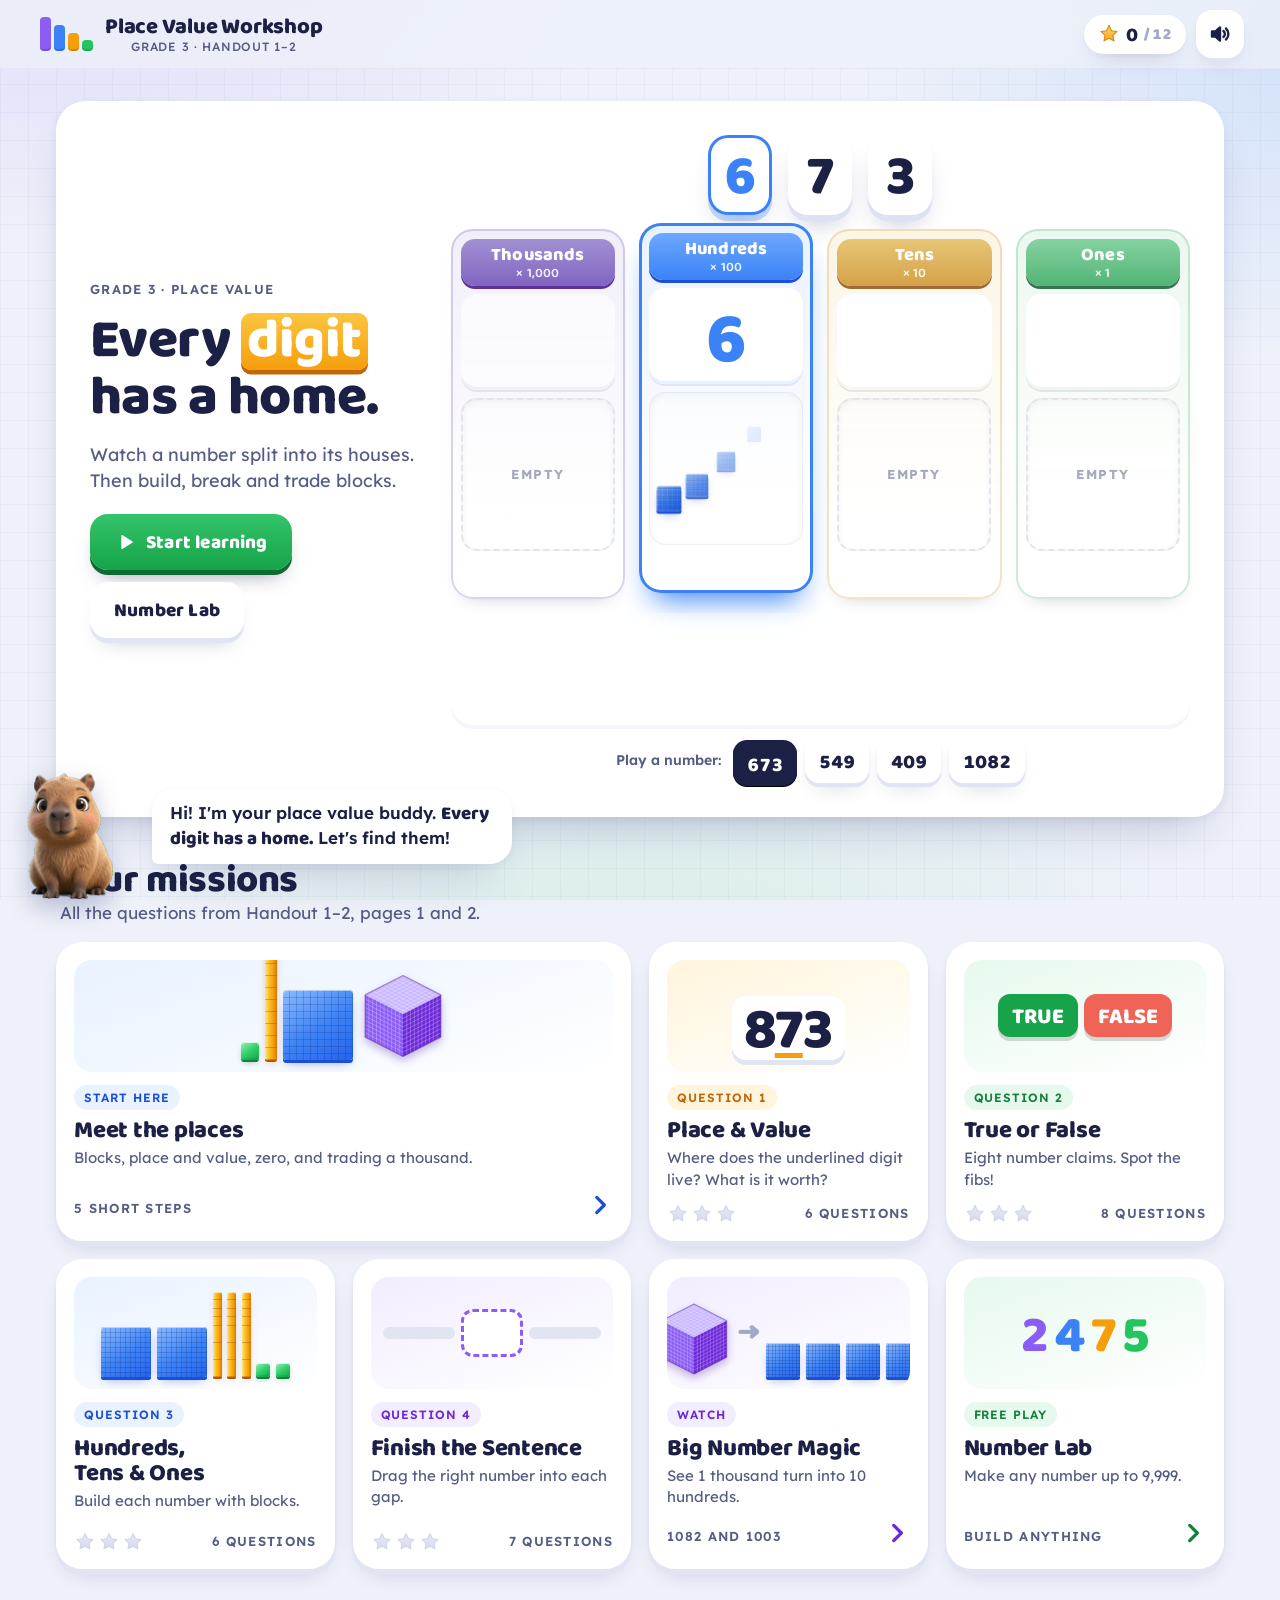
